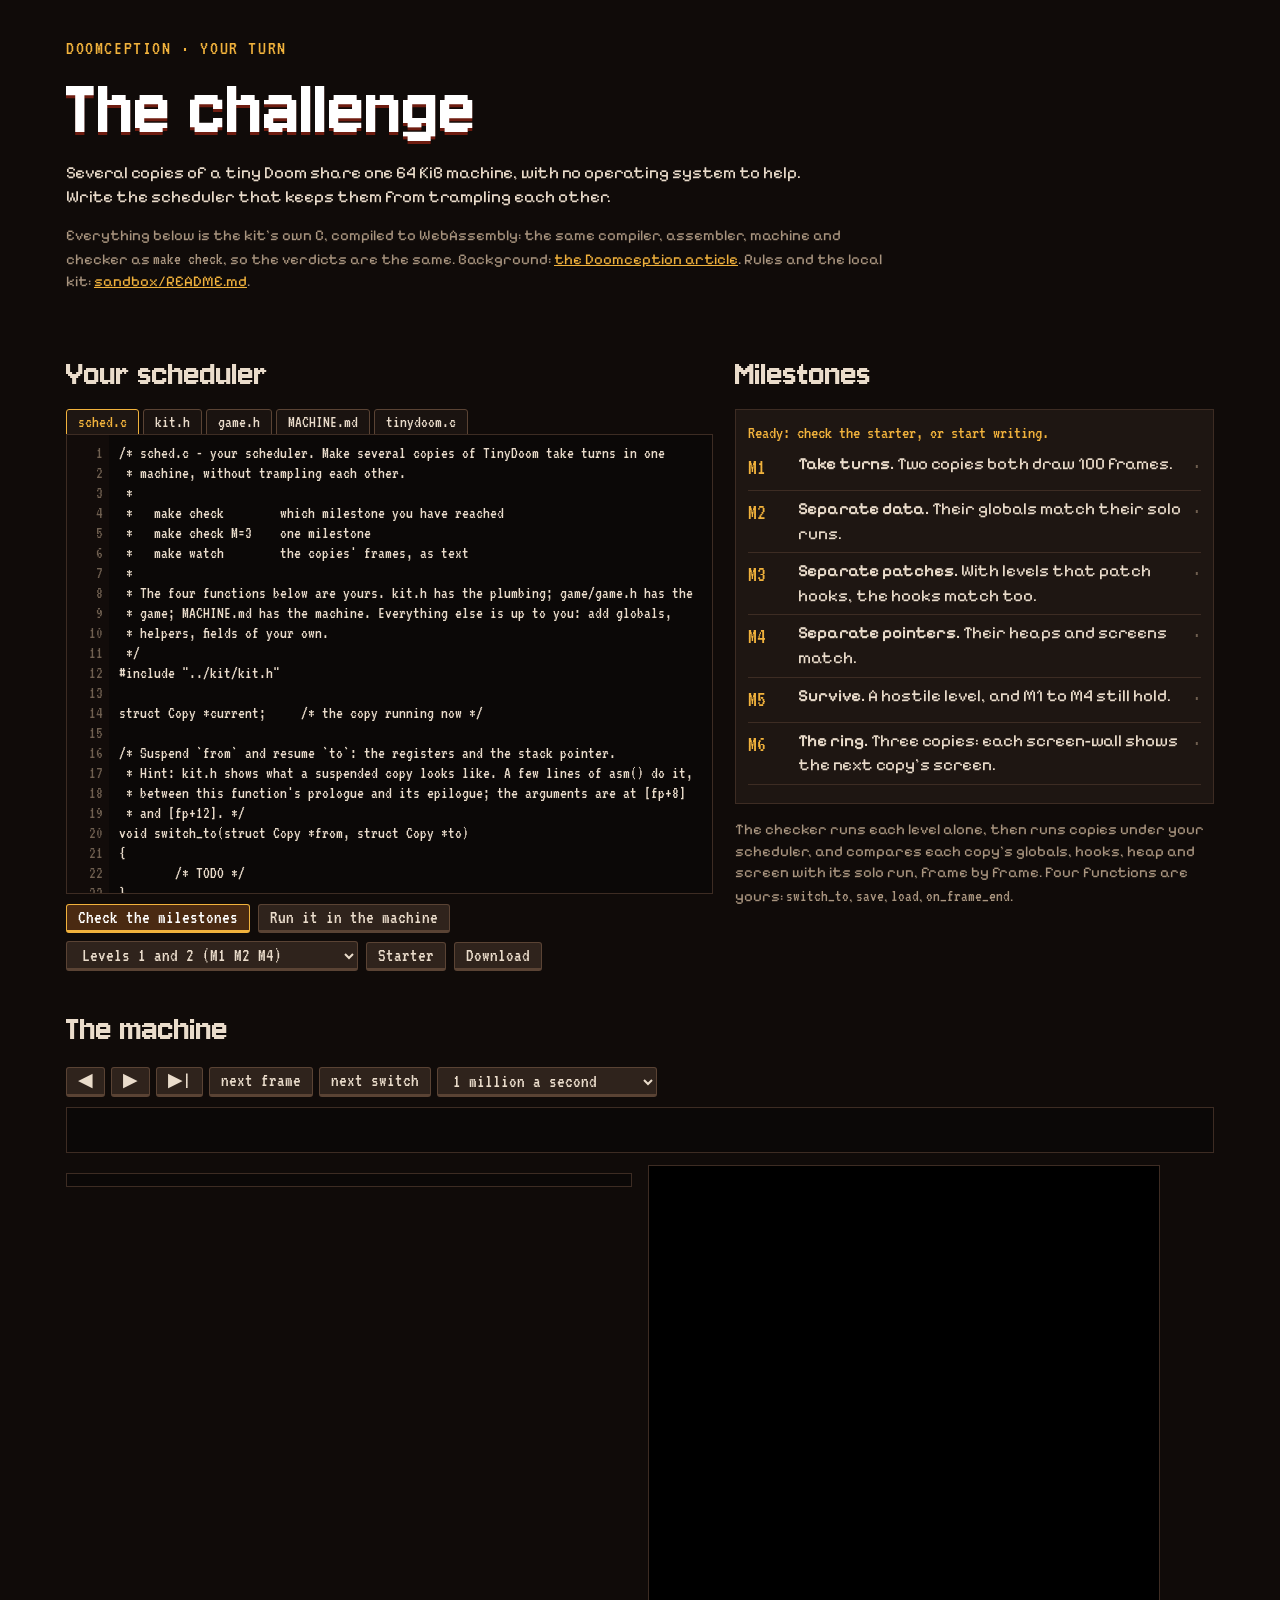
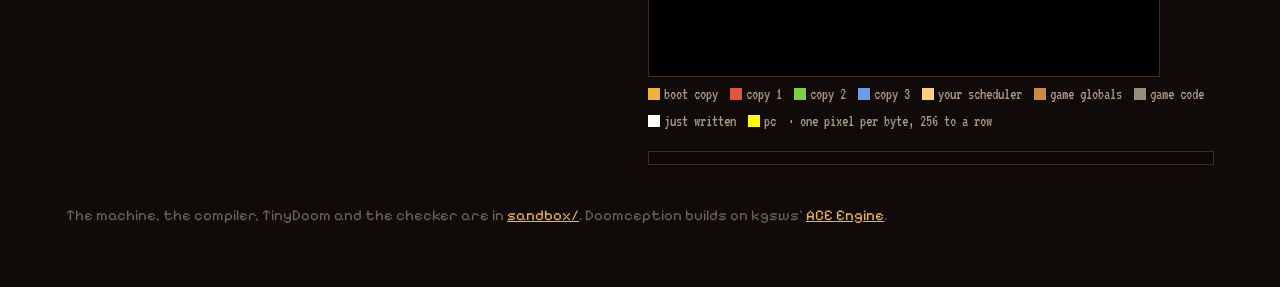
==== docs/challenge/index.html @ 3c2c6fe7 "sandbox: the challenge in the browser; the article links to it docs/challenge/ runs the kit itself: " ====
<!doctype html>
<html lang="en">
<head>
<meta charset="utf-8">
<meta name="viewport" content="width=device-width,initial-scale=1">
<title>Doomception Challenge</title>
<link rel="preconnect" href="https://fonts.googleapis.com">
<link rel="preconnect" href="https://fonts.gstatic.com" crossorigin>
<link rel="stylesheet" href="https://fonts.googleapis.com/css2?family=Jersey+10&family=Pixelify+Sans:wght@400;600&family=VT323&display=swap">
<style>
:root{--bg:#100b09;--bg2:#17100d;--panel:#1e1612;--line:#3d2c23;--fg:#eadccb;--dim:#a9957f;--faint:#6f5f50;--hud:#f1b23c;--bad:#ff7b5c;--good:#7fd23e;
  --c0:#f1b23c;--c1:#e0553c;--c2:#7fd23e;--c3:#6c9cf0;
  --f-body:"Pixelify Sans",Georgia,serif;--f-d:"Jersey 10",Impact,sans-serif;--f-hud:"VT323",Consolas,monospace;color-scheme:dark}
*{box-sizing:border-box}
html,body{margin:0;background:var(--bg);color:var(--fg)}
body{font-family:var(--f-body);font-size:17px;line-height:1.45}
a{color:var(--hud)}
.wrap{max-width:1180px;margin:0 auto;padding:0 16px}
header{padding:34px 0 8px}
.eyebrow{font-family:var(--f-hud);color:var(--hud);font-size:20px;letter-spacing:.08em;text-transform:uppercase;margin:0}
h1{font-family:var(--f-d);font-weight:400;font-size:clamp(46px,8vw,86px);line-height:.95;margin:6px 0 10px;color:#fff;text-shadow:0 3px 0 #6e1c10}
h2{font-family:var(--f-d);font-weight:400;font-size:38px;margin:30px 0 8px}
.dek{max-width:760px;margin:0 0 6px}
.note{color:var(--dim);font-size:15px;max-width:820px}
code,.mono{font-family:var(--f-hud);font-size:1.12em}
button,select{font-family:var(--f-hud);font-size:19px;color:var(--fg);background:#2f231c;border:1px solid #5a4334;border-bottom-width:3px;border-radius:3px;padding:3px 11px 2px;cursor:pointer;line-height:1.1}
button:disabled{opacity:.45;cursor:default}
button.go{background:#4a2a12;border-color:var(--hud);color:#fff}
.row{display:flex;gap:8px;flex-wrap:wrap;align-items:center}
.cols{display:grid;grid-template-columns:minmax(0,1.35fr) minmax(0,1fr);gap:22px}
@media (max-width:900px){.cols{grid-template-columns:1fr}}
.panel{background:var(--panel);border:1px solid var(--line);padding:10px 12px}
.tabs{display:flex;gap:4px;flex-wrap:wrap;margin:0 0 -1px}
.tabs button{font-size:17px;border-bottom-width:1px;border-radius:3px 3px 0 0;background:#1a1310}
.tabs button[aria-selected=true]{background:var(--panel);border-color:var(--hud);color:var(--hud)}
.ed{position:relative;display:flex;border:1px solid var(--line);background:#0b0807;height:460px}
.gut{font-family:var(--f-hud);font-size:17px;line-height:20px;color:var(--faint);text-align:right;padding:8px 6px;min-width:42px;overflow:hidden;white-space:pre;user-select:none;background:#120c0a}
.gut .err{color:#fff;background:#8a2414}.gut .pc{color:#0b0807;background:var(--hud)}
textarea{flex:1;font-family:var(--f-hud);font-size:17px;line-height:20px;color:var(--fg);background:transparent;border:0;outline:0;padding:8px 10px;resize:none;white-space:pre;overflow:auto;tab-size:8}
textarea[readonly]{color:#cbb9a4}
pre.out{font-family:var(--f-hud);font-size:16px;line-height:1.2;white-space:pre-wrap;margin:8px 0 0;max-height:150px;overflow:auto;color:var(--dim);background:#0b0807;border:1px solid var(--line);padding:6px 8px}
pre.out:empty{display:none}
.ms{list-style:none;margin:0;padding:0}
.ms li{display:grid;grid-template-columns:44px 1fr auto;gap:6px;align-items:start;padding:6px 0;border-bottom:1px solid var(--line)}
.ms .k{font-family:var(--f-hud);font-size:22px;color:var(--hud)}
.ms .t b{font-weight:600}.ms .why{display:block;font-family:var(--f-hud);font-size:16px;color:var(--bad)}
.ms .v{font-family:var(--f-hud);font-size:19px}
.ms .pass .v{color:var(--good)}.ms .fail .v{color:var(--bad)}.ms .unk .v{color:var(--faint)}
.ms button{font-size:15px;padding:1px 6px;margin-top:3px}
.score{font-family:var(--f-hud);font-size:17px;color:var(--dim);margin:8px 0 0;white-space:pre-wrap}
.bar{display:flex;gap:6px;flex-wrap:wrap;align-items:center;margin:10px 0}
.bar .stat{font-family:var(--f-hud);font-size:18px;color:var(--dim);margin-left:auto}
#tl{width:100%;height:46px;display:block;background:#0b0807;border:1px solid var(--line);cursor:pointer}
.mach{display:grid;grid-template-columns:minmax(0,1fr) minmax(0,1fr);gap:16px;margin-top:12px}
@media (max-width:900px){.mach{grid-template-columns:1fr}}
.screens{display:grid;grid-template-columns:repeat(2,minmax(0,1fr));gap:10px}
.scr{background:#0b0807;border:1px solid var(--line);padding:6px}
.scr canvas{width:100%;image-rendering:pixelated;display:block;background:#000}
.scr .lab{font-family:var(--f-hud);font-size:18px;display:flex;justify-content:space-between}
.scr.on{border-color:currentColor}
#mm{width:100%;max-width:512px;image-rendering:pixelated;display:block;border:1px solid var(--line);background:#000}
.legend{font-family:var(--f-hud);font-size:16px;color:var(--dim);display:flex;flex-wrap:wrap;gap:4px 12px;margin:6px 0 0}
.legend i{display:inline-block;width:12px;height:12px;vertical-align:-1px;margin-right:4px}
.regs{font-family:var(--f-hud);font-size:18px;display:grid;grid-template-columns:repeat(4,minmax(0,1fr));gap:2px 10px}
.regs span{color:var(--dim)}
.dis,.src{font-family:var(--f-hud);font-size:17px;line-height:1.2;white-space:pre;overflow:auto;background:#0b0807;border:1px solid var(--line);padding:6px 8px;margin:8px 0 0}
.dis .cur,.src .cur{background:#4a2a12;color:#fff}
.where{font-family:var(--f-hud);font-size:19px;color:var(--hud);margin:8px 0 0}
#tip{position:fixed;pointer-events:none;background:rgba(11,8,7,.95);border:1px solid var(--line);font-family:var(--f-hud);font-size:16px;padding:2px 6px;display:none;z-index:9}
.status{font-family:var(--f-hud);font-size:18px;color:var(--hud);min-height:1.3em}
footer{color:var(--faint);font-size:15px;padding:40px 0 60px}
</style>
</head>
<body>
<div class="wrap">
<header>
<p class="eyebrow">Doomception · your turn</p>
<h1>The challenge</h1>
<p class="dek">Several copies of a tiny Doom share one 64&nbsp;KiB machine, with no operating system to help. Write the scheduler that keeps them from trampling each other.</p>
<p class="note">Everything below is the kit's own C, compiled to WebAssembly: the same compiler, assembler, machine and checker as <code>make check</code>, so the verdicts are the same. Background: <a href="../">the Doomception article</a>. Rules and the local kit: <a href="https://github.com/Kodoque1/doom_ace/tree/claude/great-hypatia-7l3xi1/sandbox">sandbox/README.md</a>.</p>
</header>

<div class="cols">
<section>
<h2>Your scheduler</h2>
<div class="tabs" role="tablist" id="tabs"></div>
<div class="ed"><div class="gut" id="gut"></div><textarea id="code" spellcheck="false" aria-label="Source"></textarea></div>
<div class="row" style="margin-top:10px">
<button class="go" id="bCheck">Check the milestones</button>
<button id="bRun">Run it in the machine</button>
<select id="scen" aria-label="Which copies to run"></select>
<button id="bStarter" title="Put the starter back">Starter</button>
<button id="bSave" title="Download sched.c">Download</button>
</div>
<pre class="out" id="out"></pre>
</section>
<section>
<h2>Milestones</h2>
<div class="panel"><div class="status" id="cstat">Not checked yet.</div><ol class="ms" id="ms"></ol><div class="score" id="score"></div></div>
<p class="note">The checker runs each level alone, then runs copies under your scheduler, and compares each copy's globals, hooks, heap and screen with its solo run, frame by frame. Four functions are yours: <code>switch_to</code>, <code>save</code>, <code>load</code>, <code>on_frame_end</code>.</p>
</section>
</div>

<h2>The machine</h2>
<div class="bar">
<button id="mBack" aria-label="One instruction back">◀</button>
<button id="mPlay" aria-label="Run">▶</button>
<button id="mStep" aria-label="One instruction forward">▶|</button>
<button id="mFrame">next frame</button>
<button id="mSwitch">next switch</button>
<select id="mSpeed" aria-label="Speed"></select>
<span class="stat" id="mStat"></span>
</div>
<canvas id="tl" height="46" aria-label="Timeline: every frame, coloured by copy. Click to go back to it."></canvas>
<div class="mach">
<div>
<div class="screens" id="screens"></div>
<div class="where" id="where"></div>
<div class="src" id="src"></div>
</div>
<div>
<canvas id="mm" width="256" height="256" aria-label="The 64 KiB of memory, one pixel per byte, coloured by owner"></canvas>
<div class="legend" id="mmLeg"></div>
<div class="regs" id="regs" style="margin-top:10px"></div>
<div class="dis" id="dis"></div>
<pre class="out" id="con" aria-label="The machine's console"></pre>
</div>
</div>
<footer>The machine, the compiler, TinyDoom and the checker are in <a href="https://github.com/Kodoque1/doom_ace/tree/claude/great-hypatia-7l3xi1/sandbox">sandbox/</a>. Doomception builds on kgsws' <a href="https://github.com/kgsws/doom_ace">ACE Engine</a>.</footer>
</div>
<div id="tip"></div>
<script src="kit.js"></script>
<script>
(function(){
"use strict";
var $=function(id){return document.getElementById(id);};
var COL=["#f1b23c","#e0553c","#7fd23e","#6c9cf0"],COPYNAME=["boot copy (level 0)","copy 1","copy 2","copy 3"];
var PAL=[[0,0,0],[40,28,20],[90,60,40],[140,100,70],[224,85,60],[127,210,62],[108,156,240],[241,178,60],[234,220,203],[255,255,255],[60,40,30],[30,60,20],[25,35,70],[120,30,20],[200,200,200],[255,210,122]];
var OPS=["halt","ldi","lui","mov","add","sub","mul","div","mod","and","or","xor","shl","shr","seq","sne","slt","sle","addi","ldw","ldb","stw","stb","jmp","bz","bnz","call","callr","ret","push","pop","sys","jmpr"];
var SCEN=[{n:"Levels 1 and 2 (M1 M2 M4)",a:[0,2,0,1,2]},{n:"Levels 3 and 4: patches (M3 M4)",a:[0,2,0,3,4]},{n:"Levels 1 and 5: hostile (M5)",a:[0,2,0,1,5]},{n:"Levels 6, 7, 8: the ring (M6)",a:[0,3,1,6,7,8]}];
for(var l=1;l<=8;l++)SCEN.push({n:"Level "+l+" alone",a:[l]});
var MS=[["Take turns","Two copies both draw 100 frames."],["Separate data","Their globals match their solo runs."],["Separate patches","With levels that patch hooks, the hooks match too."],
  ["Separate pointers","Their heaps and screens match."],["Survive","A hostile level, and M1 to M4 still hold."],["The ring","Three copies: each screen-wall shows the next copy's screen."]];
var store={get:function(k){try{return localStorage.getItem(k);}catch(e){return null;}},set:function(k,v){try{localStorage.setItem(k,v);}catch(e){}}};

/* ---------- loading ---------- */
var disk,MOD={},STARTER,ready=false;
function bytesOf(b64){var s=atob(b64),u=new Uint8Array(s.length);for(var i=0;i<s.length;i++)u[i]=s.charCodeAt(i);return u;}
Promise.all([fetch("disk.json").then(function(r){return r.json();})].concat(["cc","as","check","sim"].map(function(n){
    return fetch(n+".wasm").then(function(r){return r.arrayBuffer();}).then(function(b){MOD[n+"Bytes"]=b;return WebAssembly.compile(b);}).then(function(m){MOD[n]=m;});})))
  .then(function(r){var pack=r[0];disk=new Kit.Disk();Object.keys(pack).forEach(function(k){disk.put(k,pack[k].t!==undefined?pack[k].t:bytesOf(pack[k].b));});
    STARTER=disk.text("you/sched.c");initEditor();initMilestones();ready=true;$("cstat").textContent="Ready: check the starter, or start writing.";})
  .catch(function(e){$("cstat").textContent="Could not load the kit: "+e;});

/* ---------- the editor ---------- */
var TABS=[["you/sched.c","sched.c",false],["kit/kit.h","kit.h",true],["game/game.h","game.h",true],["MACHINE.md","MACHINE.md",true],["game/tinydoom.c","tinydoom.c",true]],cur=0,errLine=0,pcMark=null;
var ta=$("code"),gut=$("gut");
function text(i){return i===0?(store.get("dc-sched")||STARTER):disk.text(TABS[i][0]);}
function initEditor(){var t=$("tabs");TABS.forEach(function(x,i){var b=document.createElement("button");b.type="button";b.setAttribute("role","tab");b.textContent=x[1];b.onclick=function(){show(i);};t.appendChild(b);});show(0);}
function show(i,line){if(cur===0&&ta.value)store.set("dc-sched",ta.value);cur=i;ta.value=text(i);ta.readOnly=TABS[i][2];
  [].forEach.call($("tabs").children,function(b,k){b.setAttribute("aria-selected",k===i?"true":"false");});gutter();if(line)scrollTo_(line);}
function gutter(){var n=ta.value.split("\n").length,h=[];for(var i=1;i<=n;i++){var c=(cur===0&&i===errLine)?"err":(pcMark&&pcMark.tab===cur&&pcMark.line===i)?"pc":"";h.push(c?'<span class="'+c+'">'+i+'</span>':String(i));}
  gut.innerHTML=h.join("\n");gut.scrollTop=ta.scrollTop;}
function scrollTo_(line){ta.scrollTop=Math.max(0,(line-8)*20);gut.scrollTop=ta.scrollTop;}
ta.addEventListener("scroll",function(){gut.scrollTop=ta.scrollTop;});
ta.addEventListener("input",function(){if(cur===0){store.set("dc-sched",ta.value);errLine=0;}gutter();});
ta.addEventListener("keydown",function(e){if(e.key==="Tab"&&!ta.readOnly){e.preventDefault();var s=ta.selectionStart;ta.setRangeText("\t",s,ta.selectionEnd,"end");store.set("dc-sched",ta.value);}});
$("bStarter").onclick=function(){if(!confirm("Replace your sched.c with the starter?"))return;store.set("dc-sched",STARTER);show(0);};
$("bSave").onclick=function(){var a=document.createElement("a");a.href=URL.createObjectURL(new Blob([text(0)],{type:"text/plain"}));a.download="sched.c";a.click();};
SCEN.forEach(function(s,i){var o=document.createElement("option");o.value=i;o.textContent=s.n;$("scen").appendChild(o);});

/* ---------- building level 0 from your sched.c ---------- */
function out(s){$("out").textContent=s;}
function build(){if(cur===0)store.set("dc-sched",ta.value);errLine=0;
  disk.put("you/sched.c",text(0));
  return Kit.run(MOD.cc,disk,["cc","-o","build/level0.s","you/sched.c","kit/kit.c"]).then(function(r){
    if(r.code){var m=/you\/sched\.c:(\d+)/.exec(r.err);if(m){errLine=+m[1];if(cur!==0)show(0);scrollTo_(errLine);}gutter();out(r.err);return false;}
    return Kit.run(MOD.as,disk,["as","-o","build/disk/level0.o","-s","build/level0.sym","-l","build/level0.map","build/game.inc","build/level0.s"]).then(function(r2){
      if(r2.code){var m=/level0\.s:(\d+)/.exec(r2.err);if(m){var c=cline(disk.text("build/level0.s").split("\n"),+m[1]-1);if(c&&/sched\.c$/.test(c.file)){errLine=c.line;show(0);scrollTo_(errLine);}}
        gutter();out("assembler: "+r2.err);return false;}
      out("");gutter();loadMaps();return true;});});}
/* the C line a .s line came from: the nearest "; @file:line" above it */
function cline(lines,i){for(;i>=0;i--){var m=/^; @(.*):(\d+)$/.exec(lines[i]);if(m)return {file:Kit.norm(m[1]),line:+m[2]};}return null;}

/* ---------- the checker, in a worker when the page may start one ---------- */
var worker=null;
try{worker=new Worker("worker.js");}catch(e){worker=null;}
function runCheck(){var files={};["build/disk/game.o","build/game.sym","build/disk/level0.o"].concat([1,2,3,4,5,6,7,8].map(function(n){return "build/disk/level"+n+".o";})).forEach(function(p){files[p]=disk.get(p);});
  if(worker)return new Promise(function(res){worker.onmessage=function(e){res(e.data);};worker.onerror=function(){worker=null;res(runCheckHere(files));};worker.postMessage({mod:MOD.checkBytes,files:files});});
  return runCheckHere(files);}
function runCheckHere(files){var d=new Kit.Disk();Object.keys(files).forEach(function(k){d.put(k,files[k]);});return Kit.run(MOD.check,d,["check","-d","build/disk","-s","build/game.sym"]);}
var lastCheck=null;
$("bCheck").onclick=function(){if(!ready)return;$("bCheck").disabled=true;$("cstat").textContent="Building…";
  build().then(function(ok){if(!ok){$("cstat").textContent="It does not build: see the message under the editor.";return;}
    $("cstat").textContent="Checking: every level alone, then your scheduler, frame by frame…";
    return runCheck().then(function(r){parseCheck(r.out+(r.code>1?r.err:""));});}).finally(function(){$("bCheck").disabled=false;});};
function initMilestones(){var ol=$("ms");ol.innerHTML="";MS.forEach(function(m,i){var li=document.createElement("li");li.className="unk";li.id="m"+(i+1);
  li.innerHTML='<span class="k">M'+(i+1)+'</span><span class="t"><b>'+m[0]+'.</b> '+m[1]+'<span class="why"></span></span><span class="v">·</span>';ol.appendChild(li);});}
function parseCheck(txt){var reached=/Reached: M?(\d+)/.exec(txt);
  for(var i=1;i<=6;i++){var li=$("m"+i),re=new RegExp("M"+i+"\\s+\\S.*?\\s(pass|FAIL)(?:\\s+(.*))?"),m=re.exec(txt);
    li.className=m?(m[1]==="pass"?"pass":"fail"):"unk";li.querySelector(".v").textContent=m?(m[1]==="pass"?"pass":"fail"):"·";
    var why=li.querySelector(".why");why.textContent=m&&m[1]!=="pass"&&m[2]?m[2]:"";
    var old=li.querySelector("button");if(old)old.remove();
    var at=m&&m[2]&&/copy (\d+) \(level (\d+)\), frame (\d+)/.exec(m[2]==="(the same)"?prevWhy(i):m[2]);
    if(at||(m&&m[1]!=="pass")){var b=document.createElement("button");b.type="button";b.textContent="show me";(function(i,at){b.onclick=function(){showFailure(i,at);};})(i,at);li.querySelector(".t").appendChild(b);}}
  $("cstat").textContent=reached?("Reached: "+(+reached[1]?"M"+reached[1]:"none yet")+(+reached[1]===6?". All six. Now make it cheaper.":"")):"The checker said:";
  var sc=/Scores[\s\S]*/.exec(txt);$("score").textContent=sc?sc[0]:"";if(!reached)out(txt);
  function prevWhy(i){for(var k=i-1;k>=1;k--){var t=$("m"+k).querySelector(".why").textContent;if(t&&t!=="(the same)")return t;}return "";}}
/* which run of the machine a milestone's failure happened in */
function showFailure(i,at){var lv=at?+at[2]:0,s=i===6||lv>=6?3:i===5||lv===5?2:i===3||lv===3||lv===4?1:0;$("scen").value=s;
  startRun().then(function(ok){if(ok&&at)seekFrame(+at[1],+at[3]);});}

/* ---------- symbols and source lines ---------- */
var SYM=[],MAPS=[],sched={lo:0,hi:0};
function readSym(txt,base,where){(txt||"").split("\n").forEach(function(l){var m=/^(\S+) ([0-9a-f]+)$/.exec(l);if(m&&m[1][0]!=="."&&m[1].indexOf("hook_")&&m[1].indexOf("__"))SYM.push({n:m[1],a:base+parseInt(m[2],16),w:where});});}
function readMap(txt,sTxt,base,size){var ent=[];(txt||"").split("\n").forEach(function(l){var m=/^([0-9a-f]+) (.*):(\d+)$/.exec(l);if(m)ent.push([parseInt(m[1],16),+m[3]]);});
  MAPS.push({base:base,size:size,ent:ent,s:(sTxt||"").split("\n")});}
function loadMaps(){SYM=[];MAPS=[];var gs=disk.get("build/disk/game.o");var gsize=gs[4]|gs[5]<<8;
  readSym(disk.text("build/game.sym"),0x1000,"game");readMap(disk.text("build/game.map"),disk.text("build/game.s"),0x1000,gsize);}
function addSched(base,size){sched={lo:base,hi:base+size};readSym(disk.text("build/level0.sym"),base,"level 0");readMap(disk.text("build/level0.map"),disk.text("build/level0.s"),base,size);SYM.sort(function(a,b){return a.a-b.a;});}
function symAt(a){var best=null;for(var i=0;i<SYM.length;i++){if(SYM[i].a<=a)best=SYM[i];else break;}return best;}
function srcAt(pc){for(var k=0;k<MAPS.length;k++){var M=MAPS[k];if(pc<M.base||pc>=M.base+M.size)continue;var off=pc-M.base,e=M.ent,lo=0,hi=e.length-1,f=-1;
    while(lo<=hi){var mid=(lo+hi)>>1;if(e[mid][0]<=off){f=mid;lo=mid+1;}else hi=mid-1;}if(f<0)return null;return cline(M.s,e[f][1]-1);}return null;}

/* ---------- the machine ---------- */
var sim=null,args=null,run=null,playing=false,speedI=4;
var SPEEDS=[["1 instruction a second",1],["10 a second",10],["100 a second",100],["10,000 a second",1e4],["1 million a second",1e6],["as fast as it goes",Infinity]];
SPEEDS.forEach(function(s,i){var o=document.createElement("option");o.value=i;o.textContent=s[0];$("mSpeed").appendChild(o);});$("mSpeed").value=speedI;
$("mSpeed").onchange=function(){speedI=+this.value;};
function fresh(){return {ev:[],copies:{},cp:[],last:-1,fb:{},heap:{},loads:[],cur:0,acc:0};}
function startRun(){if(!ready)return Promise.resolve(false);stop();return build().then(function(ok){if(!ok)return false;
    var d=new Kit.Disk();disk.f.forEach(function(v,k){if(k.indexOf("build/disk/")===0)d.put("disk/"+k.slice(11),v);});
    sim=new Kit.Sim(MOD.sim,d);return sim.ready.then(function(){args=SCEN[+$("scen").value].a;run=fresh();if(args.length===1){loadMaps();}
      if(sim.boot(args)<0){out("The machine could not boot.");return false;}run.cp.push({step:0,s:sim.save()});drain();draw();return true;});});}
$("bRun").onclick=function(){startRun().then(function(ok){if(ok)play();});};
function copyOf(sp){for(var id in run.copies){var c=run.copies[id];if(sp>=c.lo&&sp<=c.hi)return +id;}return 0;}
/* take the machine's events into the timeline; on a replay after a rewind, skip what is already there */
function drain(){var ev=sim.events();ev.forEach(function(e){if(e.step<=run.last)return;run.last=e.step;
  if(e.kind===1)run.copies[e.a]={lo:e.b,hi:e.c};
  if(e.kind===4){if(!run.loads.length&&args.length>1)addSched(e.a,e.b);run.loads.push({lo:e.a,hi:e.a+e.b,c:copyOf(e.sp)});}
  if(e.kind===2){e.copy=copyOf(e.sp);run.fb[e.copy]=e.a;var hp=readW(symA("heap"));run.heap[e.copy]=hp;}
  run.ev.push(e);});}
function symA(n){for(var i=0;i<SYM.length;i++)if(SYM[i].n===n&&SYM[i].w==="game")return SYM[i].a;return 0;}
function readW(a){var m=sim.mem();return m[a]|m[a+1]<<8|m[a+2]<<16|(m[a+3]<<24>>>0);}
var CP_EVERY=250000;
function step(n,mask){var done=0;while(done<n&&!sim.x.sim_halted()){var chunk=Math.min(n-done,CP_EVERY-(sim.x.sim_steps()%CP_EVERY)||CP_EVERY);
    var k=sim.x.sim_run(chunk,mask||0);done+=k;var st=sim.x.sim_steps();
    if(st%CP_EVERY===0&&st>run.cp[run.cp.length-1].step){run.cp.push({step:st,s:sim.save()});if(run.cp.length>300)run.cp=run.cp.filter(function(c,i){return i%2===0||i===run.cp.length-1;});}
    var before=run.ev.length;drain();if(mask&&k<chunk)break;if(mask&&run.ev.length>before&&run.ev.slice(before).some(function(e){return e.kind&mask;}))break;}
  return done;}
/* go to an exact instruction count: the nearest checkpoint before it, then replay */
function seek(target){stop();var cp=run.cp[0];for(var i=0;i<run.cp.length;i++)if(run.cp[i].step<=target)cp=run.cp[i];
  sim.restore(cp.s);var left=target-cp.step;while(left>0){var k=sim.x.sim_run(Math.min(left,1e6),0);if(!k)break;left-=k;drain();}draw();}
function seekFrame(c,f){var n=0;function find(){for(var i=0;i<run.ev.length;i++){var e=run.ev[i];if(e.kind===2&&e.copy===c&&++n===f)return e;}return null;}
  var e=find(),guard=0;while(!e&&guard++<400&&!sim.x.sim_halted()){n=0;step(1e6,0);e=find();}
  if(e){seek(e.step);run.mark={step:e.step,c:c};draw();$("where").textContent+="  ← copy "+c+"'s frame "+f+", where the checker found the first difference";}}
function stop(){playing=false;$("mPlay").textContent="▶";}
function play(){if(!sim)return;playing=true;$("mPlay").textContent="❚❚";var t0=performance.now();
  (function loop(now){if(!playing)return;var dt=Math.min(0.1,((now||performance.now())-t0)/1000);t0=now||performance.now();
    var sp=SPEEDS[speedI][1],n;if(sp===Infinity)n=3e6;else{run.acc+=sp*dt;n=Math.floor(run.acc);run.acc-=n;}
    if(n>0)step(n,0);if(sim.x.sim_halted()){stop();}draw();if(playing)requestAnimationFrame(loop);})();}
$("mPlay").onclick=function(){if(!sim){startRun().then(function(ok){if(ok)play();});return;}playing?stop():play();};
$("mStep").onclick=function(){if(!sim)return;stop();step(1,0);draw();};
$("mBack").onclick=function(){if(!sim)return;var s=sim.x.sim_steps();if(s>0)seek(s-1);};
$("mFrame").onclick=function(){if(!sim)return;stop();step(5e6,2);draw();};
$("mSwitch").onclick=function(){if(!sim)return;stop();var from=copyOf(sim.x.sim_reg(7)&0xffff),guard=0;
  /* coarse steps until another copy holds the stack, then back, and one at a time to the exact instruction */
  while(guard++<50000&&!sim.x.sim_halted()){var s0=sim.x.sim_steps();step(200,0);if(copyOf(sim.x.sim_reg(7)&0xffff)!==from){seek(s0);
      for(var i=0;i<200&&copyOf(sim.x.sim_reg(7)&0xffff)===from;i++)step(1,0);break;}}draw();};

/* ---------- drawing ---------- */
var scrEls={};
function screenEl(c){if(scrEls[c])return scrEls[c];var d=document.createElement("div");d.className="scr";d.style.color=COL[c];
  d.innerHTML='<div class="lab"><span>'+COPYNAME[c]+'</span><span class="st"></span></div><canvas width="64" height="40"></canvas>';$("screens").appendChild(d);scrEls[c]=d;return d;}
function draw(){if(!sim)return;var m=sim.mem(),c,pc=sim.x.sim_pc(),sp=sim.x.sim_reg(7)&0xffff,now=copyOf(sp);
  /* the copies' screens, from memory as it is now: pause mid-frame and see it half drawn */
  for(c in run.fb){var el=screenEl(c),cv=el.querySelector("canvas"),g=cv.getContext("2d"),img=g.createImageData(64,40),a=run.fb[c];
    for(var i=0;i<2560;i++){var p=PAL[m[(a+i)&0xffff]&15];img.data[i*4]=p[0];img.data[i*4+1]=p[1];img.data[i*4+2]=p[2];img.data[i*4+3]=255;}
    g.putImageData(img,0,0);el.className="scr"+(+c===now?" on":"");el.querySelector(".st").textContent=+c===now?"running":"suspended";}
  drawMap(m);drawRegs(pc,sp,now);drawTimeline();
  $("mStat").textContent=fmtN(sim.x.sim_steps())+" instructions · "+fmtN(sim.x.sim_cycles())+" cycles";
  if(sim.console)$("con").textContent=sim.console.slice(-2000);
  if(sim.x.sim_halted()===2)$("where").textContent="The machine stopped: "+sim.fault();}
function fmtN(n){return Math.round(n).toLocaleString("en-US");}
/* who owns each byte */
function owner(a){var o=null;
  for(var c in run.copies){var k=run.copies[c];if(a>=k.lo&&a<k.hi)return {c:+c,what:"stack"};}
  if(a>=0xf000)return {c:0,what:"stack"};
  for(c in run.fb)if(a>=run.fb[c]&&a<run.fb[c]+2560)return {c:+c,what:"screen"};
  for(c in run.heap)if(a>=run.heap[c]&&a<run.heap[c]+512)return {c:+c,what:"heap"};
  if(a>=sched.lo&&a<sched.hi)return {c:-1,what:"your scheduler (level 0)"};
  for(var i=0;i<run.loads.length;i++){var L=run.loads[i];if(a>=L.lo&&a<L.hi)return {c:L.c,what:"level script"};}
  if(a>=0x1000&&MAPS[0]&&a<0x1000+MAPS[0].size)return {c:-2,what:a>=gData()[0]&&a<gData()[1]?"the game's globals":"the game's code"};
  return o;}
var GD=null;function gData(){if(GD)return GD;var t=disk.text("build/game.sym")||"",a=/__data_start ([0-9a-f]+)/.exec(t),b=/__data_end ([0-9a-f]+)/.exec(t);GD=[0x1000+parseInt(a[1],16),0x1000+parseInt(b[1],16)];return GD;}
var mmImg=null,ownCache=null,ownKey="";
function drawMap(m){var cv=$("mm"),g=cv.getContext("2d");if(!mmImg)mmImg=g.createImageData(256,256);var d=mmImg.data;
  var key=JSON.stringify([run.copies,run.fb,run.heap,run.loads.length,sched.lo]);if(key!==ownKey){ownKey=key;ownCache=new Int8Array(65536);var gd=gData();
    for(var a=0;a<65536;a++){var o=owner(a);ownCache[a]=!o?-9:o.c>=0?o.c:o.c===-1?4:(a>=gd[0]&&a<gd[1]?5:6);}}
  var RGB=[[241,178,60],[224,85,60],[127,210,62],[108,156,240],[255,210,122],[200,140,60],[150,140,128]];
  for(var a2=0;a2<65536;a2++){var o2=ownCache[a2],v=m[a2],k=o2<0?[40,32,28]:RGB[o2],f=o2<0?(v?0.9:0.25):(v?0.55+0.45*(v/255):0.22);
    d[a2*4]=k[0]*f;d[a2*4+1]=k[1]*f;d[a2*4+2]=k[2]*f;d[a2*4+3]=255;}
  var w=sim.writes(),n=Math.min(w.n,256);for(var i=0;i<n;i++){var x=w.a[(w.n-1-i)&255]*4;d[x]=d[x+1]=d[x+2]=255;}
  var pc=sim.x.sim_pc();for(var j=0;j<4;j++){var q=((pc+j)&0xffff)*4;d[q]=255;d[q+1]=255;d[q+2]=0;}
  g.putImageData(mmImg,0,0);}
(function(){var L=[["#f1b23c","boot copy"],["#e0553c","copy 1"],["#7fd23e","copy 2"],["#6c9cf0","copy 3"],["#ffd27a","your scheduler"],["#c88c3c","game globals"],["#968c80","game code"],["#ffffff","just written"],["#ffff00","pc"]];
  $("mmLeg").innerHTML=L.map(function(x){return '<span><i style="background:'+x[0]+'"></i>'+x[1]+'</span>';}).join("")+'<span>· one pixel per byte, 256 to a row</span>';})();
$("mm").addEventListener("mousemove",function(e){if(!sim)return;var r=this.getBoundingClientRect(),x=Math.floor((e.clientX-r.left)/r.width*256),y=Math.floor((e.clientY-r.top)/r.height*256),a=y*256+x,o=owner(a),s=symAt(a);
  var t=$("tip");t.style.display="block";t.style.left=(e.clientX+14)+"px";t.style.top=(e.clientY+10)+"px";
  t.textContent="0x"+a.toString(16).padStart(4,"0")+" = "+sim.mem()[a]+" · "+(o?(o.c>=0?COPYNAME[o.c]+"'s ":"")+o.what:"free")+(s&&o&&o.c<0?" · "+s.n+(a-s.a?"+"+(a-s.a):""):"");});
$("mm").addEventListener("mouseleave",function(){$("tip").style.display="none";});
function hex(v,n){return (v>>>0).toString(16).padStart(n||4,"0");}
function dis(a){var m=sim.mem(),w=(m[a&0xffff]|m[(a+1)&0xffff]<<8|m[(a+2)&0xffff]<<16|m[(a+3)&0xffff]<<24)>>>0,op=w&255,ra=(w>>8)&15,rb=(w>>12)&15,imm=(w>>>16)<<16>>16,u=w>>>16,R=function(i){return i===7?"sp":i===6?"fp":"r"+i;};
  var n=OPS[op]||"?",s;
  if(op===0||op===28)s=n;else if(op===1||op===2)s=n+" "+R(ra)+", "+(op===2?"0x"+hex(u):imm);else if(op===3)s=n+" "+R(ra)+", "+R(rb);
  else if(op===18)s=n+" "+R(ra)+", "+R(rb)+", "+imm;else if(op>=19&&op<=22)s=n+" "+R(ra)+", ["+R(rb)+(imm?(imm>0?"+":"")+imm:"")+"]";
  else if(op===23||op===26){var t=symAt(u);s=n+" 0x"+hex(u)+(t&&t.a===u?"  "+t.n:"");}else if(op===24||op===25)s=n+" "+R(ra)+", 0x"+hex(u);
  else if(op===27||op===29||op===30||op===32)s=n+" "+R(ra);else if(op===31)s=n+" "+u+"   "+(["exit","load","alloc","key","present","ticks","putc","copy","arg"][u]||"");
  else s=n+" "+R(ra)+", "+R(rb)+", "+R(u&15);return s;}
function drawRegs(pc,sp,now){var h="";for(var i=0;i<8;i++)h+='<div><span>'+(i===7?"sp":i===6?"fp":"r"+i)+'</span> '+hex(sim.x.sim_reg(i),8)+'</div>';
  $("regs").innerHTML=h+'<div><span>pc</span> '+hex(pc)+'</div><div style="grid-column:span 3;color:'+COL[now]+'">running: '+COPYNAME[now]+'</div>';
  var L=[];for(var k=-3;k<=4;k++){var a=(pc+k*4)&0xffff,s=symAt(a),lab=s&&s.a===a?s.n+":\n":"";L.push(lab+(k?'  ':'▶ ')+hex(a)+"  "+dis(a));}
  $("dis").innerHTML=L.map(function(l,i){return i===3?'<span class="cur">'+esc(l)+'</span>':esc(l);}).join("\n");
  var s0=symAt(pc),c=srcAt(pc),where=(s0?s0.n+"+"+(pc-s0.a):"0x"+hex(pc))+(c?"  ·  "+c.file+":"+c.line:"");
  if(!/^The machine stopped/.test($("where").textContent)||!sim.x.sim_halted())$("where").textContent=where;
  var src=c&&(c.file==="you/sched.c"?text(0):disk.text(c.file));
  if(src){var lines=src.split("\n"),a0=Math.max(0,c.line-5),b0=Math.min(lines.length,c.line+4),o=[];for(var j=a0;j<b0;j++){var t=String(j+1).padStart(4," ")+"  "+lines[j];o.push(j+1===c.line?'<span class="cur">'+esc(t)+'</span>':esc(t));}$("src").innerHTML=o.join("\n");}
  else $("src").textContent=c?"":"(no C source here: a level script, or data)";
  var tab=c?TABS.map(function(t){return t[0];}).indexOf(c.file):-1;pcMark=tab>=0?{tab:tab,line:c.line}:null;gutter();}
function esc(s){return s.replace(/[&<>]/g,function(ch){return ch==="&"?"&amp;":ch==="<"?"&lt;":"&gt;";});}
function drawTimeline(){var cv=$("tl"),w=cv.clientWidth,g=cv.getContext("2d");if(cv.width!==w)cv.width=w;g.clearRect(0,0,w,46);
  var total=Math.max(run.last,sim.x.sim_steps(),1),X=function(s){return 4+(w-8)*s/total;},prev=-1;
  g.font="14px VT323, monospace";
  run.ev.forEach(function(e){if(e.kind!==2)return;g.fillStyle=COL[e.copy]||"#888";g.fillRect(Math.floor(X(e.step)),8,2,22);
    if(prev>=0&&e.copy!==prev){g.fillStyle="#fff";g.fillRect(Math.floor(X(e.step))-1,32,3,6);}prev=e.copy;});
  if(run.mark){g.fillStyle="#ff3b2b";var mx=X(run.mark.step);g.beginPath();g.moveTo(mx,0);g.lineTo(mx+6,7);g.lineTo(mx-6,7);g.fill();}
  var cx=X(sim.x.sim_steps());g.fillStyle="#f1b23c";g.fillRect(cx-1,0,2,46);
  g.fillStyle="#a9957f";g.fillText("frames, by copy · white: a switch",6,44);}
$("tl").addEventListener("click",function(e){if(!sim)return;var r=this.getBoundingClientRect(),total=Math.max(run.last,sim.x.sim_steps(),1),s=(e.clientX-r.left-4)/(r.width-8)*total,best=null;
  run.ev.forEach(function(ev){if(ev.kind===2&&(!best||Math.abs(ev.step-s)<Math.abs(best.step-s)))best=ev;});if(best)seek(best.step);});
document.addEventListener("keydown",function(e){if(e.target===ta||e.target.tagName==="SELECT")return;if(e.key===" "&&sim){e.preventDefault();playing?stop():play();}
  if(e.key==="ArrowRight"&&sim){stop();step(1,0);draw();}if(e.key==="ArrowLeft"&&sim){var s=sim.x.sim_steps();if(s>0)seek(s-1);}});
})();
</script>
</body>
</html>
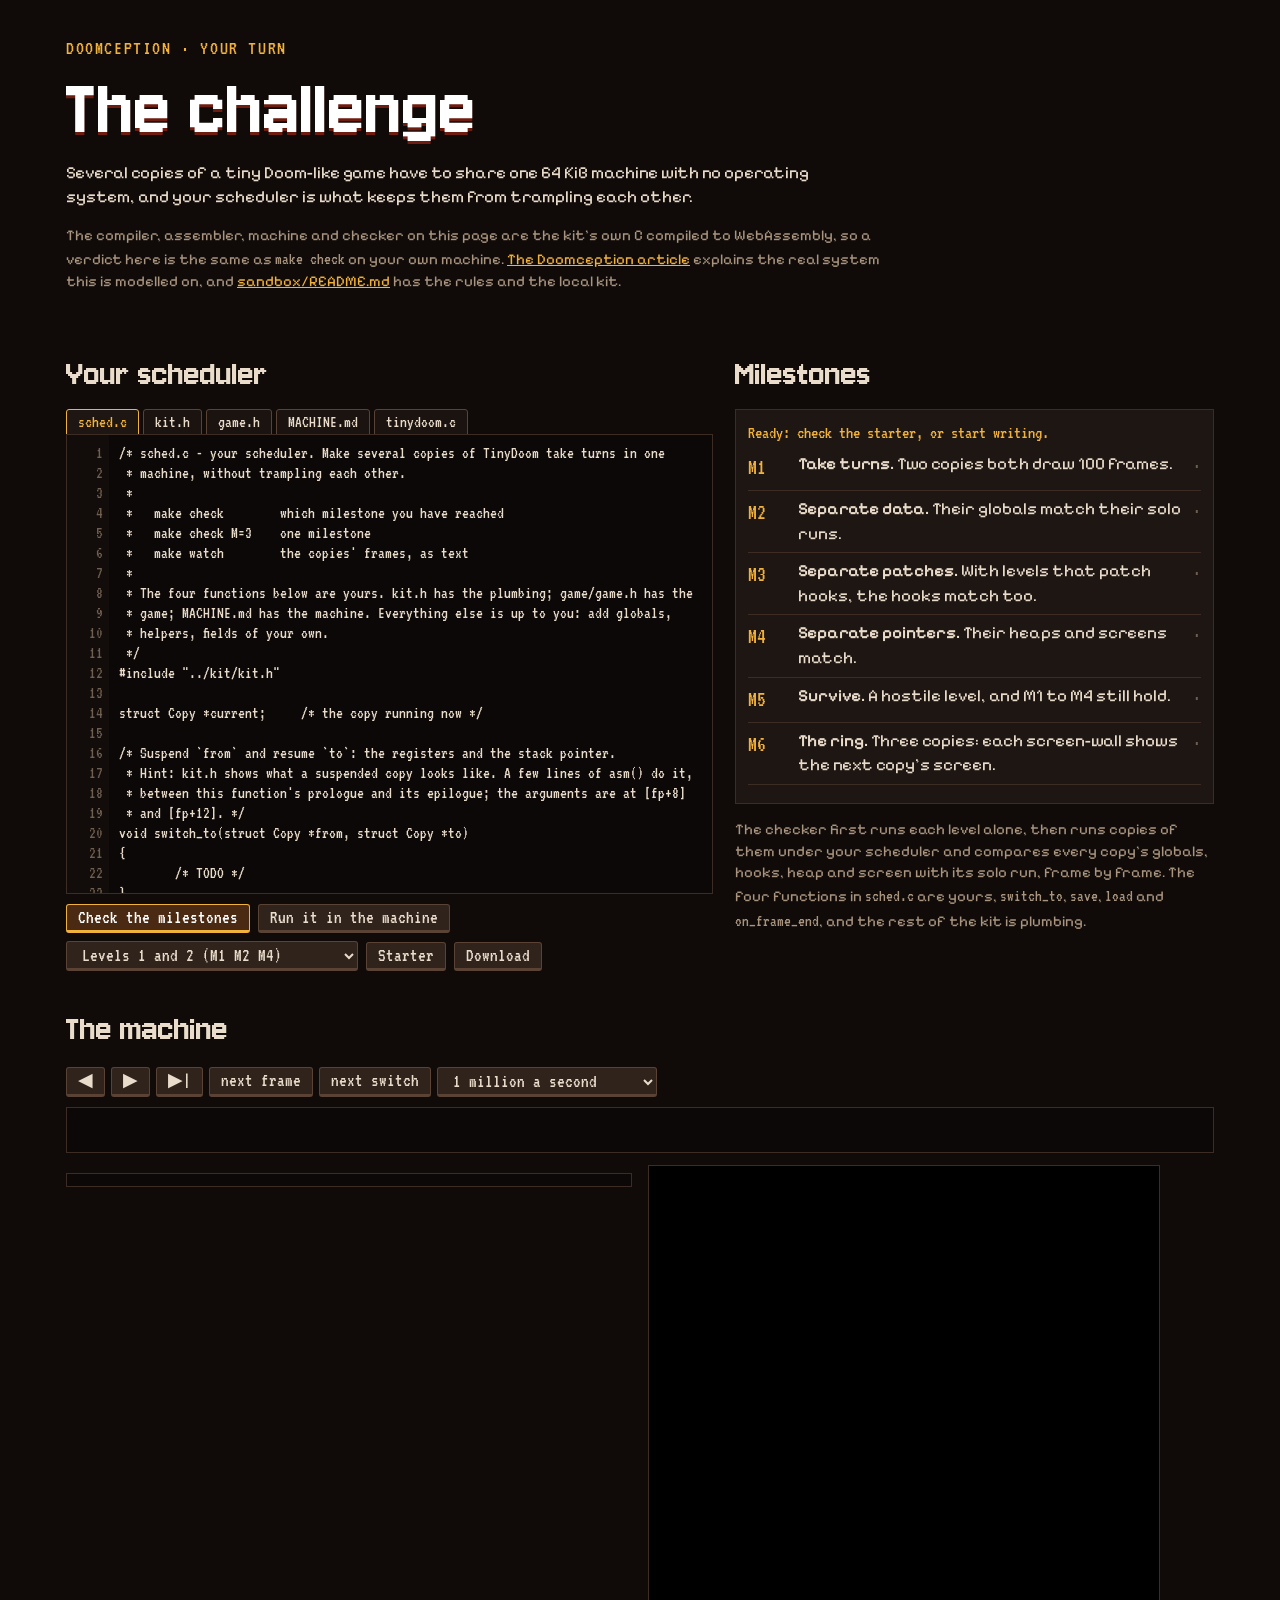
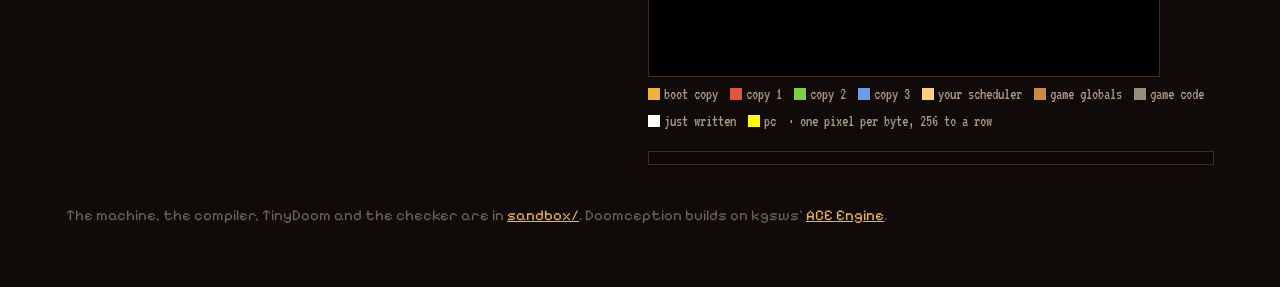
==== commit bdde8f99: "docs: the article in plain technical prose The text is rewritten to explain rather than announce: no" ====
--- a/docs/challenge/index.html
+++ b/docs/challenge/index.html
@@ -4,6 +4,13 @@
 <meta charset="utf-8">
 <meta name="viewport" content="width=device-width,initial-scale=1">
 <title>Doomception Challenge</title>
+<meta name="description" content="Write the scheduler that lets copies of a tiny Doom share one 64 KiB machine, in your browser.">
+<meta property="og:title" content="The Doomception challenge">
+<meta property="og:description" content="Write the scheduler that lets copies of a tiny Doom share one 64 KiB machine, in your browser.">
+<meta property="og:url" content="https://kodoque1.github.io/doom_ace/challenge/">
+<meta property="og:image" content="https://kodoque1.github.io/doom_ace/og.png">
+<meta name="twitter:card" content="summary_large_image">
+<meta name="twitter:creator" content="@KODOQUE">
 <link rel="preconnect" href="https://fonts.googleapis.com">
 <link rel="preconnect" href="https://fonts.gstatic.com" crossorigin>
 <link rel="stylesheet" href="https://fonts.googleapis.com/css2?family=Jersey+10&family=Pixelify+Sans:wght@400;600&family=VT323&display=swap">
@@ -76,8 +83,8 @@
 <header>
 <p class="eyebrow">Doomception · your turn</p>
 <h1>The challenge</h1>
-<p class="dek">Several copies of a tiny Doom share one 64&nbsp;KiB machine, with no operating system to help. Write the scheduler that keeps them from trampling each other.</p>
-<p class="note">Everything below is the kit's own C, compiled to WebAssembly: the same compiler, assembler, machine and checker as <code>make check</code>, so the verdicts are the same. Background: <a href="../">the Doomception article</a>. Rules and the local kit: <a href="https://github.com/Kodoque1/doom_ace/tree/claude/great-hypatia-7l3xi1/sandbox">sandbox/README.md</a>.</p>
+<p class="dek">Several copies of a tiny Doom-like game have to share one 64&nbsp;KiB machine with no operating system, and your scheduler is what keeps them from trampling each other.</p>
+<p class="note">The compiler, assembler, machine and checker on this page are the kit's own C compiled to WebAssembly, so a verdict here is the same as <code>make check</code> on your own machine. <a href="../">The Doomception article</a> explains the real system this is modelled on, and <a href="https://github.com/Kodoque1/doom_ace/tree/HEAD/sandbox">sandbox/README.md</a> has the rules and the local kit.</p>
 </header>
 
 <div class="cols">
@@ -97,7 +104,7 @@
 <section>
 <h2>Milestones</h2>
 <div class="panel"><div class="status" id="cstat">Not checked yet.</div><ol class="ms" id="ms"></ol><div class="score" id="score"></div></div>
-<p class="note">The checker runs each level alone, then runs copies under your scheduler, and compares each copy's globals, hooks, heap and screen with its solo run, frame by frame. Four functions are yours: <code>switch_to</code>, <code>save</code>, <code>load</code>, <code>on_frame_end</code>.</p>
+<p class="note">The checker first runs each level alone, then runs copies of them under your scheduler and compares every copy's globals, hooks, heap and screen with its solo run, frame by frame. The four functions in <code>sched.c</code> are yours, <code>switch_to</code>, <code>save</code>, <code>load</code> and <code>on_frame_end</code>, and the rest of the kit is plumbing.</p>
 </section>
 </div>
 
@@ -126,7 +133,7 @@
 <pre class="out" id="con" aria-label="The machine's console"></pre>
 </div>
 </div>
-<footer>The machine, the compiler, TinyDoom and the checker are in <a href="https://github.com/Kodoque1/doom_ace/tree/claude/great-hypatia-7l3xi1/sandbox">sandbox/</a>. Doomception builds on kgsws' <a href="https://github.com/kgsws/doom_ace">ACE Engine</a>.</footer>
+<footer>The machine, the compiler, TinyDoom and the checker are in <a href="https://github.com/Kodoque1/doom_ace/tree/HEAD/sandbox">sandbox/</a>. Doomception builds on kgsws' <a href="https://github.com/kgsws/doom_ace">ACE Engine</a>.</footer>
 </div>
 <div id="tip"></div>
 <script src="kit.js"></script>
@@ -165,7 +172,9 @@
 ta.addEventListener("scroll",function(){gut.scrollTop=ta.scrollTop;});
 ta.addEventListener("input",function(){if(cur===0){store.set("dc-sched",ta.value);errLine=0;}gutter();});
 ta.addEventListener("keydown",function(e){if(e.key==="Tab"&&!ta.readOnly){e.preventDefault();var s=ta.selectionStart;ta.setRangeText("\t",s,ta.selectionEnd,"end");store.set("dc-sched",ta.value);}});
-$("bStarter").onclick=function(){if(!confirm("Replace your sched.c with the starter?"))return;store.set("dc-sched",STARTER);show(0);};
+$("bStarter").onclick=function(){if(!confirm("Replace your sched.c with the starter?"))return;
+  if(cur===0)ta.value=STARTER;   /* show() saves the editor first: give it the starter to save */
+  store.set("dc-sched",STARTER);show(0);};
 $("bSave").onclick=function(){var a=document.createElement("a");a.href=URL.createObjectURL(new Blob([text(0)],{type:"text/plain"}));a.download="sched.c";a.click();};
 SCEN.forEach(function(s,i){var o=document.createElement("option");o.value=i;o.textContent=s.n;$("scen").appendChild(o);});
 
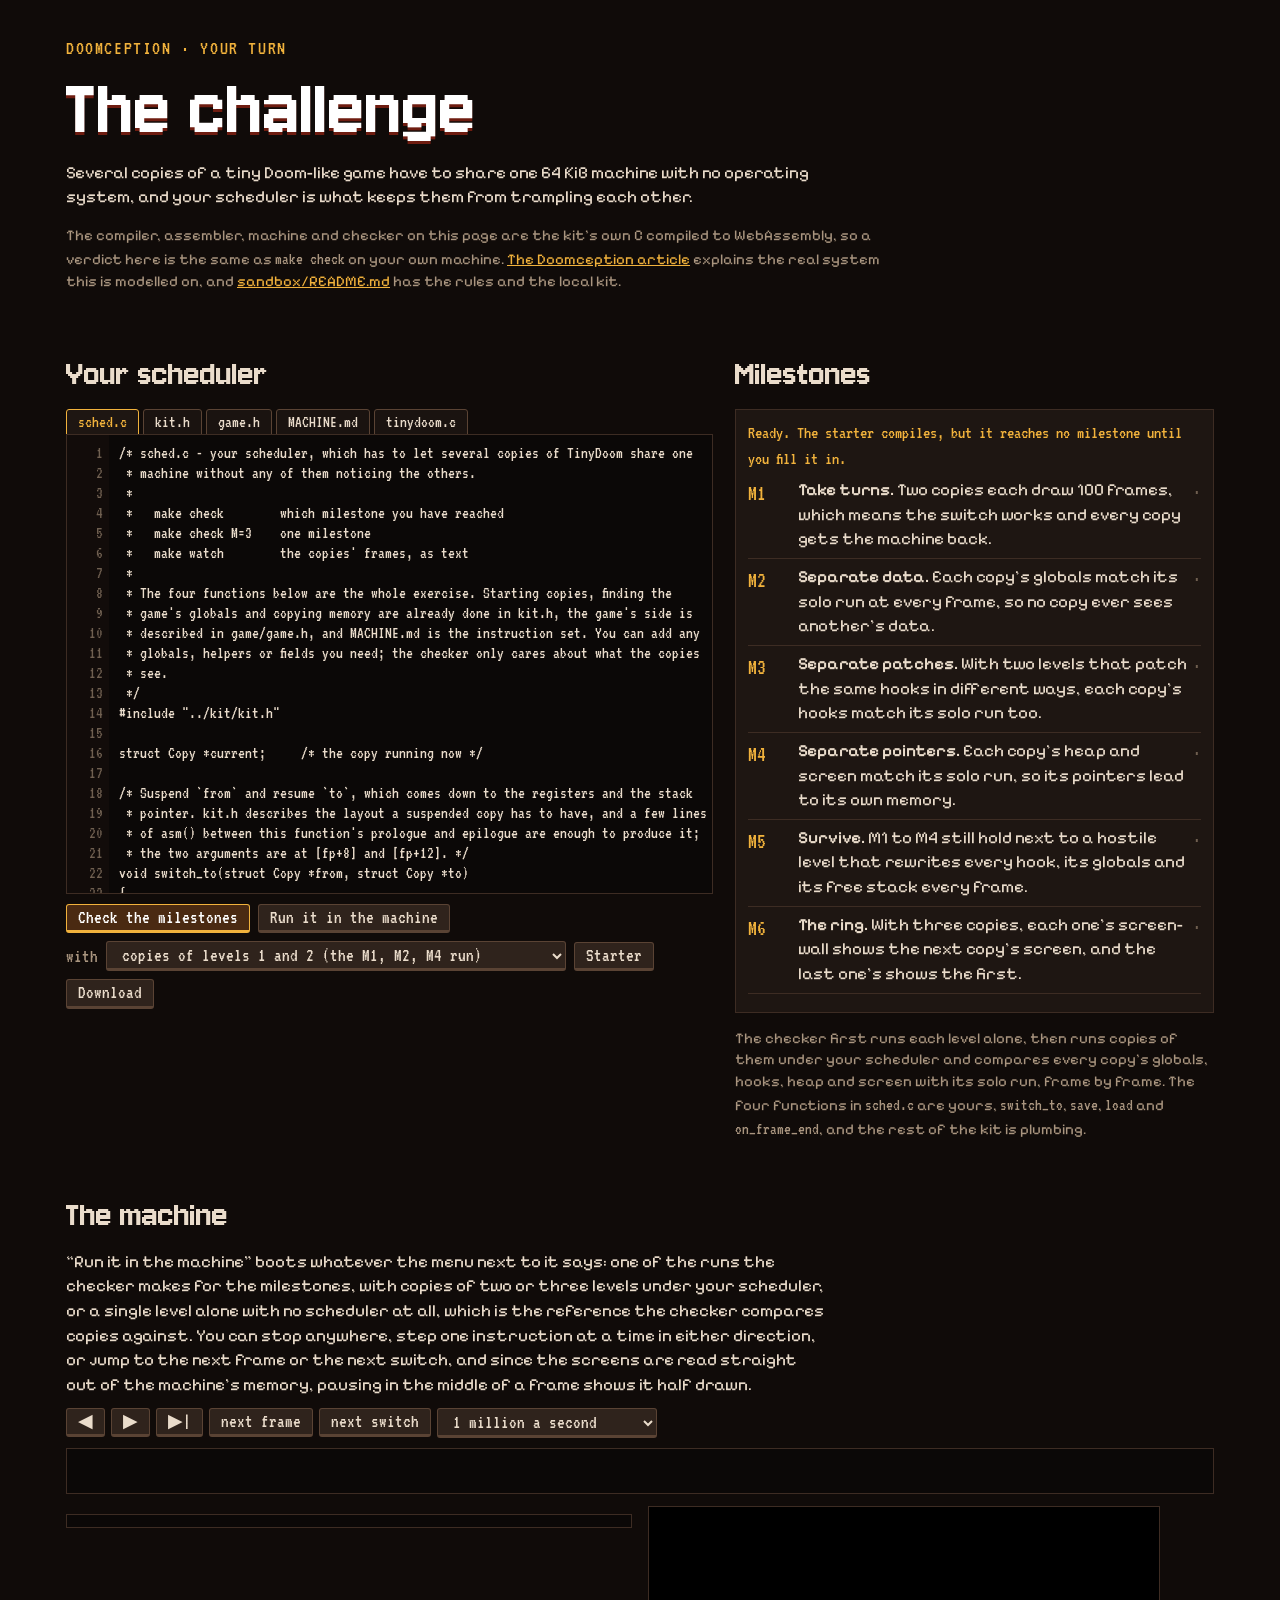
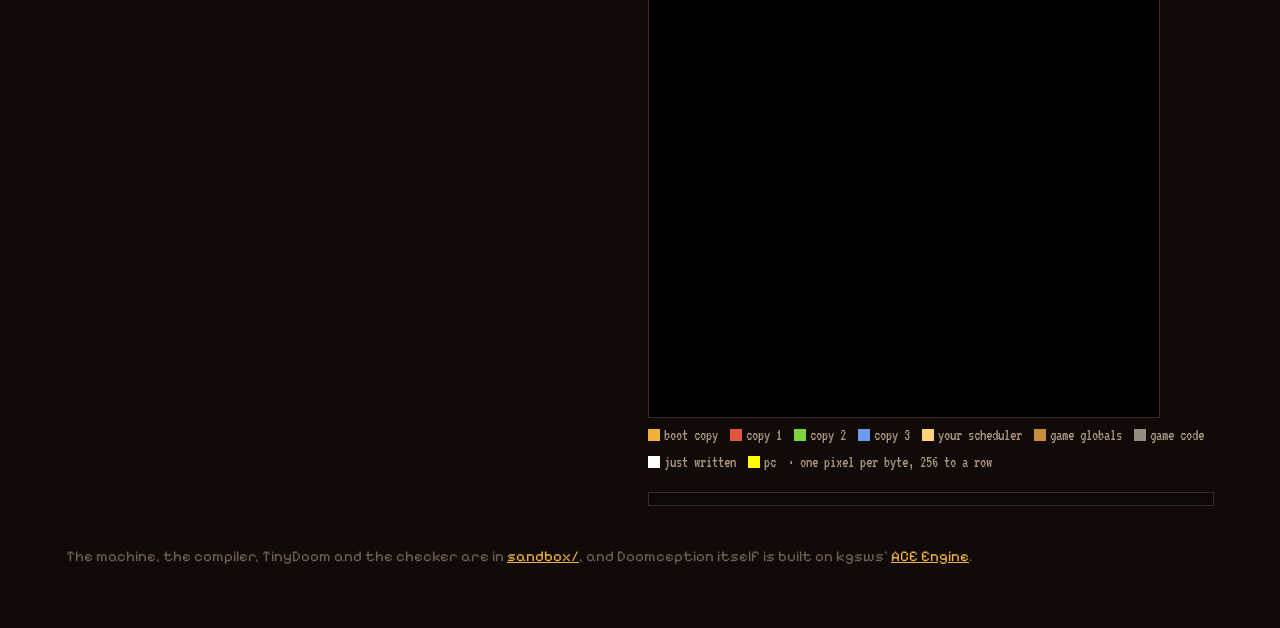
==== commit bc9cfc8f: "sandbox: comments and the challenge page in plain technical prose; the eyebrow loops - The comments " ====
--- a/docs/challenge/index.html
+++ b/docs/challenge/index.html
@@ -30,12 +30,14 @@
 .dek{max-width:760px;margin:0 0 6px}
 .note{color:var(--dim);font-size:15px;max-width:820px}
 code,.mono{font-family:var(--f-hud);font-size:1.12em}
-button,select{font-family:var(--f-hud);font-size:19px;color:var(--fg);background:#2f231c;border:1px solid #5a4334;border-bottom-width:3px;border-radius:3px;padding:3px 11px 2px;cursor:pointer;line-height:1.1}
+button,select{max-width:100%;font-family:var(--f-hud);font-size:19px;color:var(--fg);background:#2f231c;border:1px solid #5a4334;border-bottom-width:3px;border-radius:3px;padding:3px 11px 2px;cursor:pointer;line-height:1.1}
 button:disabled{opacity:.45;cursor:default}
 button.go{background:#4a2a12;border-color:var(--hud);color:#fff}
 .row{display:flex;gap:8px;flex-wrap:wrap;align-items:center}
+.lbl{font-family:var(--f-hud);font-size:19px;color:var(--dim)}
+.pick{display:inline-flex;gap:8px;align-items:center;max-width:100%}.pick select{min-width:0;max-width:100%}
 .cols{display:grid;grid-template-columns:minmax(0,1.35fr) minmax(0,1fr);gap:22px}
-@media (max-width:900px){.cols{grid-template-columns:1fr}}
+@media (max-width:900px){.cols{grid-template-columns:minmax(0,1fr)}}
 .panel{background:var(--panel);border:1px solid var(--line);padding:10px 12px}
 .tabs{display:flex;gap:4px;flex-wrap:wrap;margin:0 0 -1px}
 .tabs button{font-size:17px;border-bottom-width:1px;border-radius:3px 3px 0 0;background:#1a1310}
@@ -59,7 +61,7 @@
 .bar .stat{font-family:var(--f-hud);font-size:18px;color:var(--dim);margin-left:auto}
 #tl{width:100%;height:46px;display:block;background:#0b0807;border:1px solid var(--line);cursor:pointer}
 .mach{display:grid;grid-template-columns:minmax(0,1fr) minmax(0,1fr);gap:16px;margin-top:12px}
-@media (max-width:900px){.mach{grid-template-columns:1fr}}
+@media (max-width:900px){.mach{grid-template-columns:minmax(0,1fr)}}
 .screens{display:grid;grid-template-columns:repeat(2,minmax(0,1fr));gap:10px}
 .scr{background:#0b0807;border:1px solid var(--line);padding:6px}
 .scr canvas{width:100%;image-rendering:pixelated;display:block;background:#000}
@@ -95,7 +97,7 @@
 <div class="row" style="margin-top:10px">
 <button class="go" id="bCheck">Check the milestones</button>
 <button id="bRun">Run it in the machine</button>
-<select id="scen" aria-label="Which copies to run"></select>
+<span class="pick"><label class="lbl" for="scen">with</label><select id="scen" aria-label="What the machine runs"></select></span>
 <button id="bStarter" title="Put the starter back">Starter</button>
 <button id="bSave" title="Download sched.c">Download</button>
 </div>
@@ -109,6 +111,7 @@
 </div>
 
 <h2>The machine</h2>
+<p class="dek">“Run it in the machine” boots whatever the menu next to it says: one of the runs the checker makes for the milestones, with copies of two or three levels under your scheduler, or a single level alone with no scheduler at all, which is the reference the checker compares copies against. You can stop anywhere, step one instruction at a time in either direction, or jump to the next frame or the next switch, and since the screens are read straight out of the machine's memory, pausing in the middle of a frame shows it half drawn.</p>
 <div class="bar">
 <button id="mBack" aria-label="One instruction back">◀</button>
 <button id="mPlay" aria-label="Run">▶</button>
@@ -133,7 +136,7 @@
 <pre class="out" id="con" aria-label="The machine's console"></pre>
 </div>
 </div>
-<footer>The machine, the compiler, TinyDoom and the checker are in <a href="https://github.com/Kodoque1/doom_ace/tree/HEAD/sandbox">sandbox/</a>. Doomception builds on kgsws' <a href="https://github.com/kgsws/doom_ace">ACE Engine</a>.</footer>
+<footer>The machine, the compiler, TinyDoom and the checker are in <a href="https://github.com/Kodoque1/doom_ace/tree/HEAD/sandbox">sandbox/</a>, and Doomception itself is built on kgsws' <a href="https://github.com/kgsws/doom_ace">ACE Engine</a>.</footer>
 </div>
 <div id="tip"></div>
 <script src="kit.js"></script>
@@ -144,10 +147,16 @@
 var COL=["#f1b23c","#e0553c","#7fd23e","#6c9cf0"],COPYNAME=["boot copy (level 0)","copy 1","copy 2","copy 3"];
 var PAL=[[0,0,0],[40,28,20],[90,60,40],[140,100,70],[224,85,60],[127,210,62],[108,156,240],[241,178,60],[234,220,203],[255,255,255],[60,40,30],[30,60,20],[25,35,70],[120,30,20],[200,200,200],[255,210,122]];
 var OPS=["halt","ldi","lui","mov","add","sub","mul","div","mod","and","or","xor","shl","shr","seq","sne","slt","sle","addi","ldw","ldb","stw","stb","jmp","bz","bnz","call","callr","ret","push","pop","sys","jmpr"];
-var SCEN=[{n:"Levels 1 and 2 (M1 M2 M4)",a:[0,2,0,1,2]},{n:"Levels 3 and 4: patches (M3 M4)",a:[0,2,0,3,4]},{n:"Levels 1 and 5: hostile (M5)",a:[0,2,0,1,5]},{n:"Levels 6, 7, 8: the ring (M6)",a:[0,3,1,6,7,8]}];
-for(var l=1;l<=8;l++)SCEN.push({n:"Level "+l+" alone",a:[l]});
-var MS=[["Take turns","Two copies both draw 100 frames."],["Separate data","Their globals match their solo runs."],["Separate patches","With levels that patch hooks, the hooks match too."],
-  ["Separate pointers","Their heaps and screens match."],["Survive","A hostile level, and M1 to M4 still hold."],["The ring","Three copies: each screen-wall shows the next copy's screen."]];
+/* the runs the checker makes, and each level alone with no scheduler: the references */
+var SCEN=[{n:"copies of levels 1 and 2 (the M1, M2, M4 run)",a:[0,2,0,1,2]},{n:"copies of levels 3 and 4, which patch hooks (M3, M4)",a:[0,2,0,3,4]},
+  {n:"copies of level 1 and hostile level 5 (M5)",a:[0,2,0,1,5]},{n:"copies of levels 6, 7, 8 in a ring (M6)",a:[0,3,1,6,7,8]}];
+for(var l=1;l<=8;l++)SCEN.push({n:"level "+l+" alone, no scheduler (a reference)",a:[l]});
+var MS=[["Take turns","Two copies each draw 100 frames, which means the switch works and every copy gets the machine back."],
+  ["Separate data","Each copy's globals match its solo run at every frame, so no copy ever sees another's data."],
+  ["Separate patches","With two levels that patch the same hooks in different ways, each copy's hooks match its solo run too."],
+  ["Separate pointers","Each copy's heap and screen match its solo run, so its pointers lead to its own memory."],
+  ["Survive","M1 to M4 still hold next to a hostile level that rewrites every hook, its globals and its free stack every frame."],
+  ["The ring","With three copies, each one's screen-wall shows the next copy's screen, and the last one's shows the first."]];
 var store={get:function(k){try{return localStorage.getItem(k);}catch(e){return null;}},set:function(k,v){try{localStorage.setItem(k,v);}catch(e){}}};
 
 /* ---------- loading ---------- */
@@ -156,7 +165,7 @@
 Promise.all([fetch("disk.json").then(function(r){return r.json();})].concat(["cc","as","check","sim"].map(function(n){
     return fetch(n+".wasm").then(function(r){return r.arrayBuffer();}).then(function(b){MOD[n+"Bytes"]=b;return WebAssembly.compile(b);}).then(function(m){MOD[n]=m;});})))
   .then(function(r){var pack=r[0];disk=new Kit.Disk();Object.keys(pack).forEach(function(k){disk.put(k,pack[k].t!==undefined?pack[k].t:bytesOf(pack[k].b));});
-    STARTER=disk.text("you/sched.c");initEditor();initMilestones();ready=true;$("cstat").textContent="Ready: check the starter, or start writing.";})
+    STARTER=disk.text("you/sched.c");initEditor();initMilestones();ready=true;$("cstat").textContent="Ready. The starter compiles, but it reaches no milestone until you fill it in.";})
   .catch(function(e){$("cstat").textContent="Could not load the kit: "+e;});
 
 /* ---------- the editor ---------- */
@@ -200,8 +209,8 @@
 function runCheckHere(files){var d=new Kit.Disk();Object.keys(files).forEach(function(k){d.put(k,files[k]);});return Kit.run(MOD.check,d,["check","-d","build/disk","-s","build/game.sym"]);}
 var lastCheck=null;
 $("bCheck").onclick=function(){if(!ready)return;$("bCheck").disabled=true;$("cstat").textContent="Building…";
-  build().then(function(ok){if(!ok){$("cstat").textContent="It does not build: see the message under the editor.";return;}
-    $("cstat").textContent="Checking: every level alone, then your scheduler, frame by frame…";
+  build().then(function(ok){if(!ok){$("cstat").textContent="It does not build; the compiler's message is under the editor.";return;}
+    $("cstat").textContent="Checking: every level alone first, then your scheduler, frame by frame…";
     return runCheck().then(function(r){parseCheck(r.out+(r.code>1?r.err:""));});}).finally(function(){$("bCheck").disabled=false;});};
 function initMilestones(){var ol=$("ms");ol.innerHTML="";MS.forEach(function(m,i){var li=document.createElement("li");li.className="unk";li.id="m"+(i+1);
   li.innerHTML='<span class="k">M'+(i+1)+'</span><span class="t"><b>'+m[0]+'.</b> '+m[1]+'<span class="why"></span></span><span class="v">·</span>';ol.appendChild(li);});}
